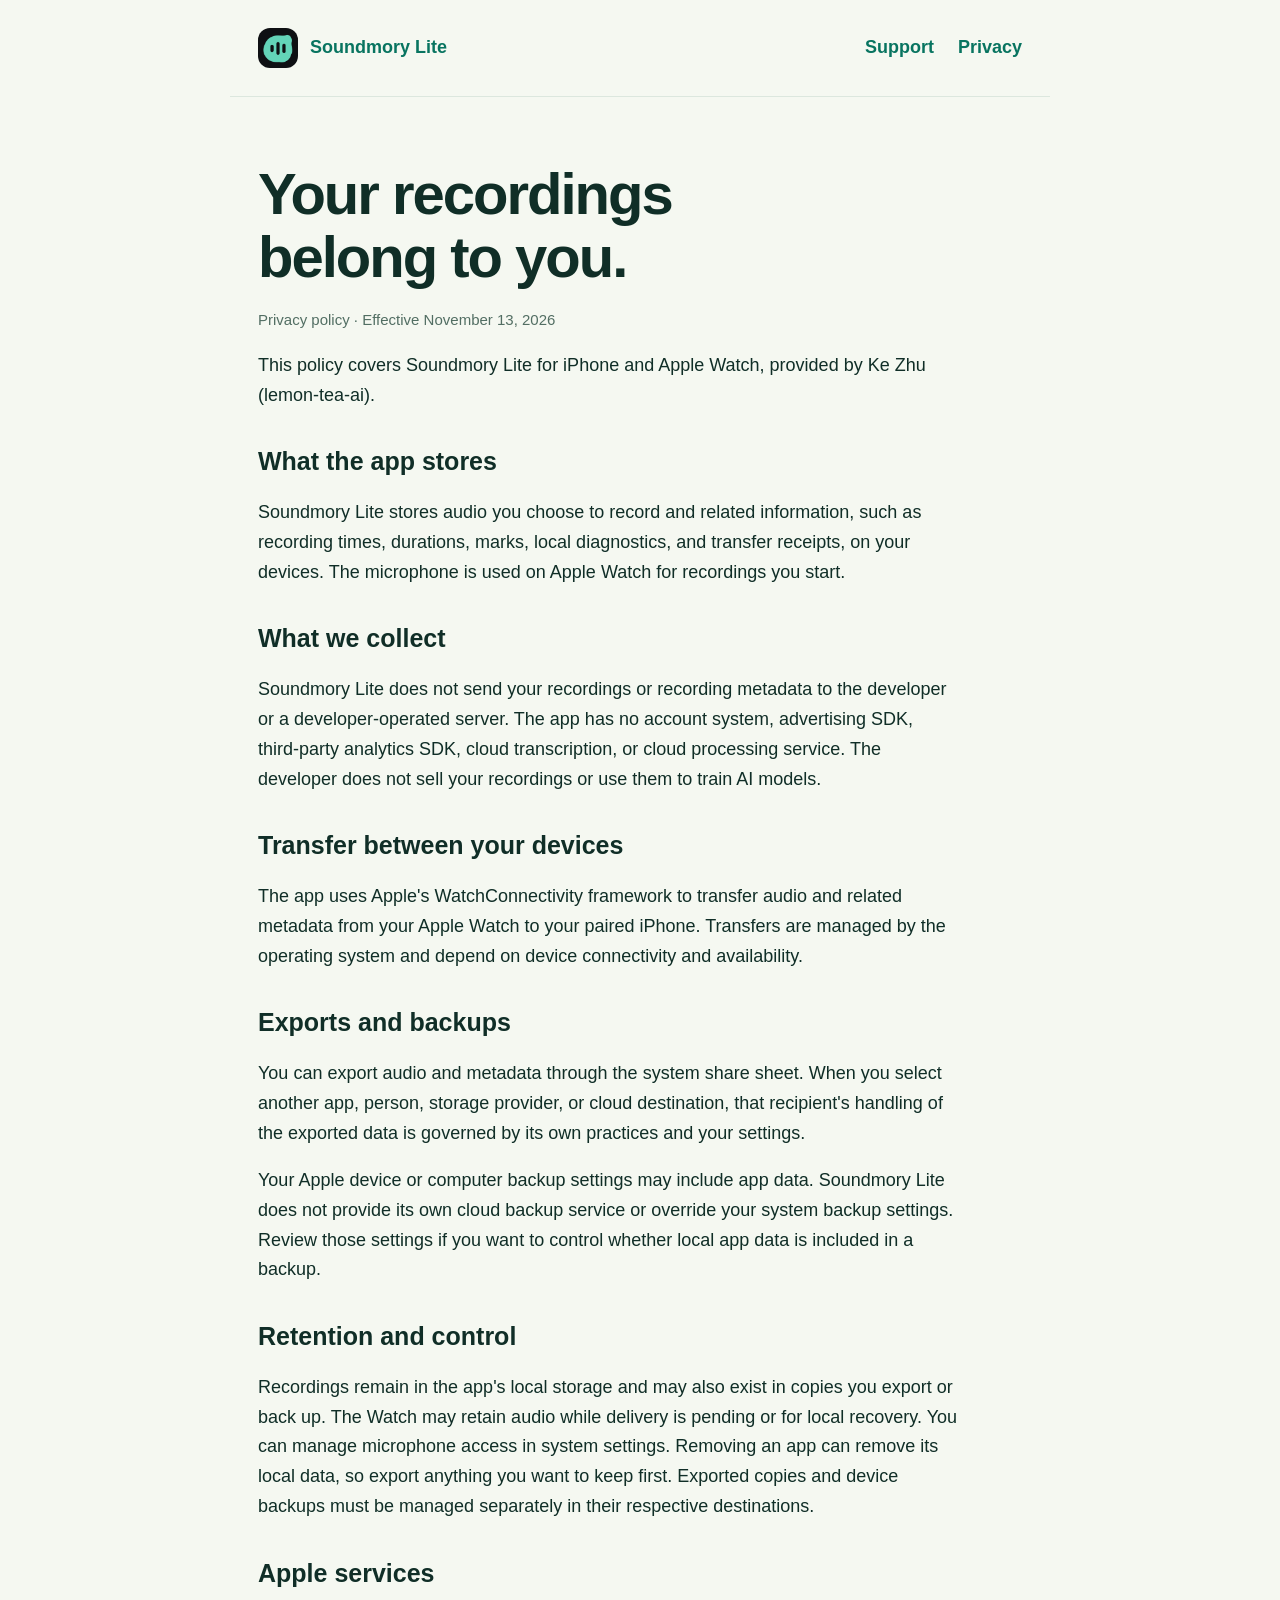
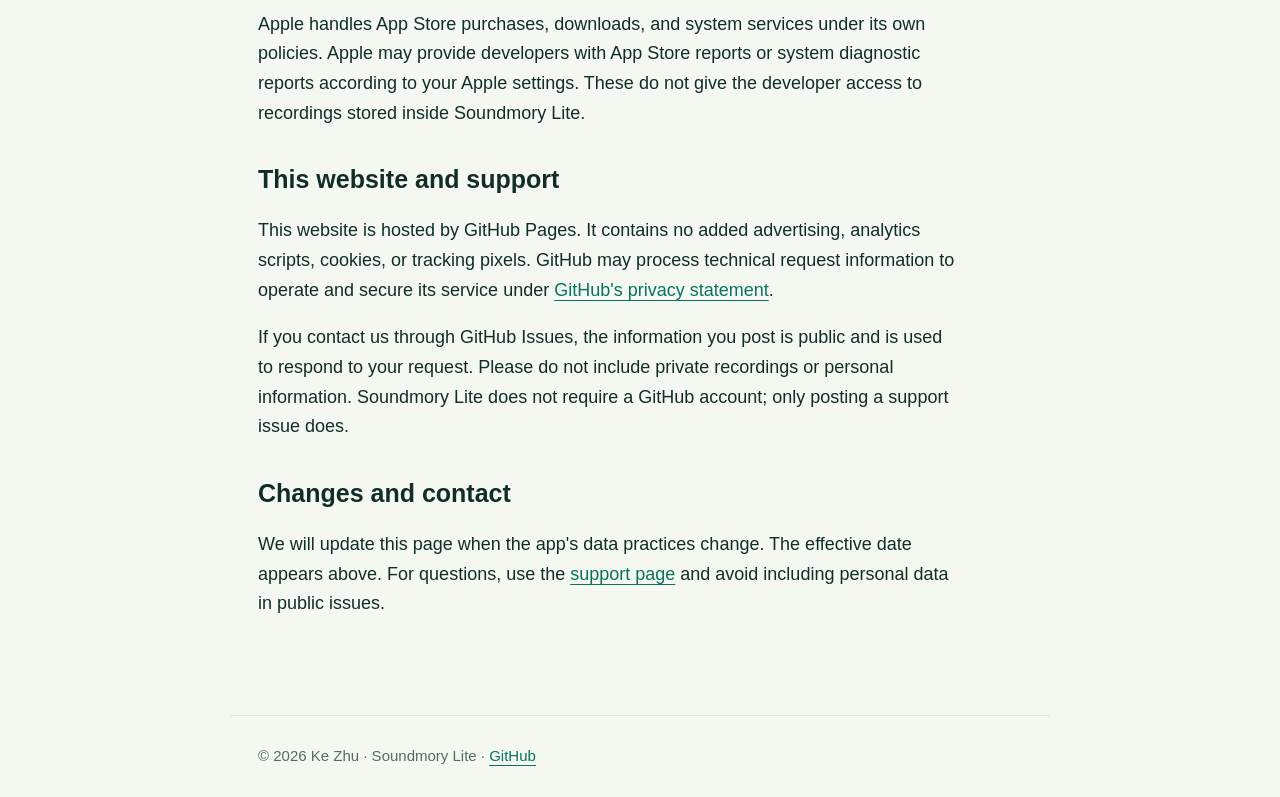
==== privacy.html @ c7d5adfc "Publish Soundmory Lite support and privacy pages" ====
<!doctype html><html lang="en"><head><meta charset="utf-8"><meta name="viewport" content="width=device-width,initial-scale=1"><meta name="description" content="Soundmory Lite: private Apple Watch recording, iPhone playback, and local audio exports."><title>Privacy policy — Soundmory Lite</title><link rel="stylesheet" href="style.css"><link rel="icon" href="icon.png"></head><body><header><a class="brand" href="index.html"><img src="icon.png" alt="">Soundmory Lite</a><nav aria-label="Main"><a href="support.html">Support</a><a href="privacy.html">Privacy</a></nav></header><main><h1>Your recordings<br>belong to you.</h1><p class="muted">Privacy policy · Effective November 13, 2026</p><p>This policy covers Soundmory Lite for iPhone and Apple Watch, provided by Ke Zhu (lemon-tea-ai).</p><h2>What the app stores</h2><p>Soundmory Lite stores audio you choose to record and related information, such as recording times, durations, marks, local diagnostics, and transfer receipts, on your devices. The microphone is used on Apple Watch for recordings you start.</p><h2>What we collect</h2><p>Soundmory Lite does not send your recordings or recording metadata to the developer or a developer-operated server. The app has no account system, advertising SDK, third-party analytics SDK, cloud transcription, or cloud processing service. The developer does not sell your recordings or use them to train AI models.</p><h2>Transfer between your devices</h2><p>The app uses Apple's WatchConnectivity framework to transfer audio and related metadata from your Apple Watch to your paired iPhone. Transfers are managed by the operating system and depend on device connectivity and availability.</p><h2>Exports and backups</h2><p>You can export audio and metadata through the system share sheet. When you select another app, person, storage provider, or cloud destination, that recipient's handling of the exported data is governed by its own practices and your settings.</p><p>Your Apple device or computer backup settings may include app data. Soundmory Lite does not provide its own cloud backup service or override your system backup settings. Review those settings if you want to control whether local app data is included in a backup.</p><h2>Retention and control</h2><p>Recordings remain in the app's local storage and may also exist in copies you export or back up. The Watch may retain audio while delivery is pending or for local recovery. You can manage microphone access in system settings. Removing an app can remove its local data, so export anything you want to keep first. Exported copies and device backups must be managed separately in their respective destinations.</p><h2>Apple services</h2><p>Apple handles App Store purchases, downloads, and system services under its own policies. Apple may provide developers with App Store reports or system diagnostic reports according to your Apple settings. These do not give the developer access to recordings stored inside Soundmory Lite.</p><h2>This website and support</h2><p>This website is hosted by GitHub Pages. It contains no added advertising, analytics scripts, cookies, or tracking pixels. GitHub may process technical request information to operate and secure its service under <a href="https://docs.github.com/en/site-policy/privacy-policies/github-general-privacy-statement">GitHub's privacy statement</a>.</p><p>If you contact us through GitHub Issues, the information you post is public and is used to respond to your request. Please do not include private recordings or personal information. Soundmory Lite does not require a GitHub account; only posting a support issue does.</p><h2>Changes and contact</h2><p>We will update this page when the app's data practices change. The effective date appears above. For questions, use the <a href="support.html">support page</a> and avoid including personal data in public issues.</p></main><footer>© 2026 Ke Zhu · Soundmory Lite · <a href="https://github.com/lemon-tea-ai/soundmory-lite-support">GitHub</a></footer></body></html>
---- style.css ----
*{box-sizing:border-box}body{margin:0;background:#f5f8f1;color:#102e27;font:18px/1.65 -apple-system,BlinkMacSystemFont,"Segoe UI",sans-serif}header,main,footer{max-width:820px;margin:auto;padding:28px}header{display:flex;justify-content:space-between;align-items:center;border-bottom:1px solid #dce7de}nav{display:flex;gap:24px}a{color:#087460;text-underline-offset:4px}header a{text-decoration:none;font-weight:600}.brand{display:flex;align-items:center;gap:12px}.brand img{width:40px;height:40px;border-radius:12px}h1{font-size:clamp(36px,7vw,58px);line-height:1.08;letter-spacing:-2px;margin:38px 0 20px}h2{font-size:25px;line-height:1.25;margin-top:36px}p,li{max-width:70ch}.lead{font-size:22px;color:#3e6559}.button{display:inline-block;background:#103e32;color:#fff;padding:12px 22px;border-radius:30px;text-decoration:none;font-weight:600}.muted,footer{font-size:15px;color:#526e63}footer{border-top:1px solid #dce7de;margin-top:50px}.note{background:#e5efe5;padding:18px 22px;border-radius:16px}details{padding:16px 0;border-bottom:1px solid #dce7de}summary{font-weight:600;cursor:pointer}a:focus-visible,summary:focus-visible{outline:3px solid #087460;outline-offset:5px}@media(max-width:500px){header{display:block}nav{margin-top:14px}header,main,footer{padding:22px}}
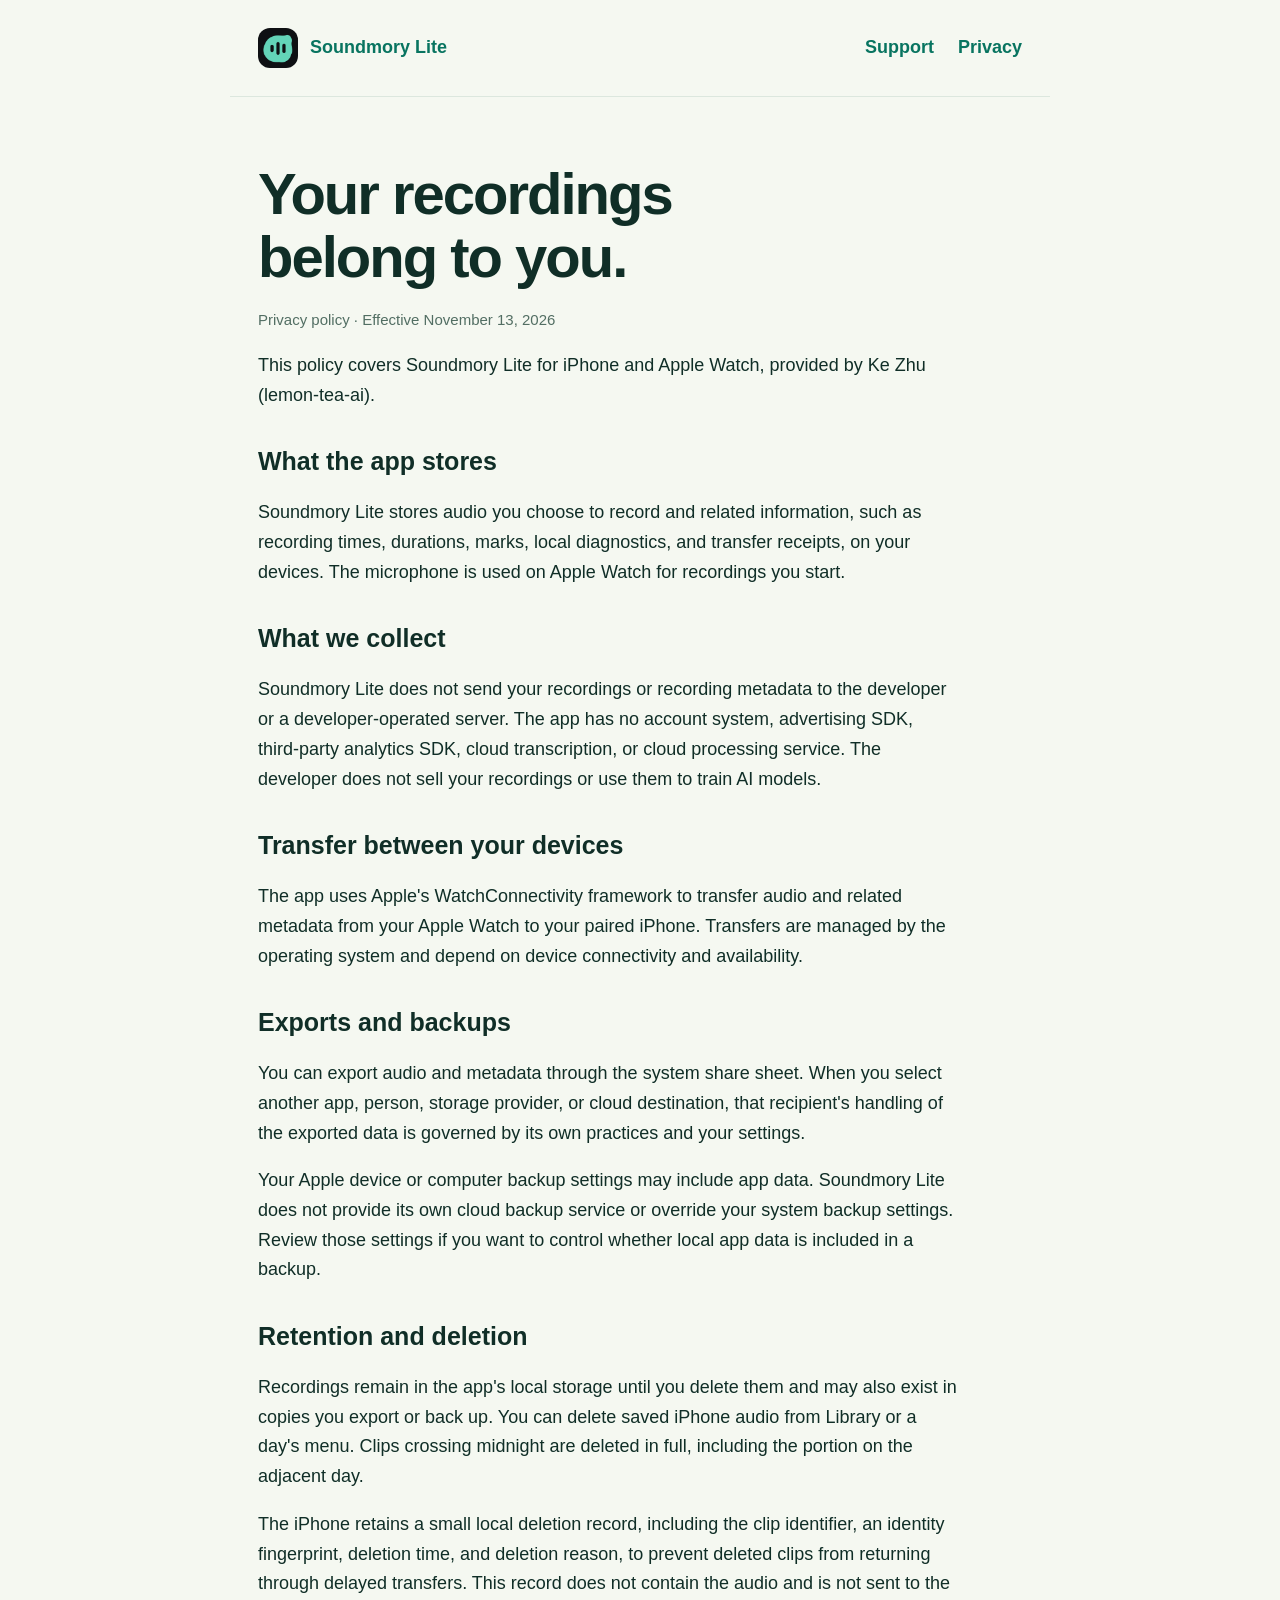
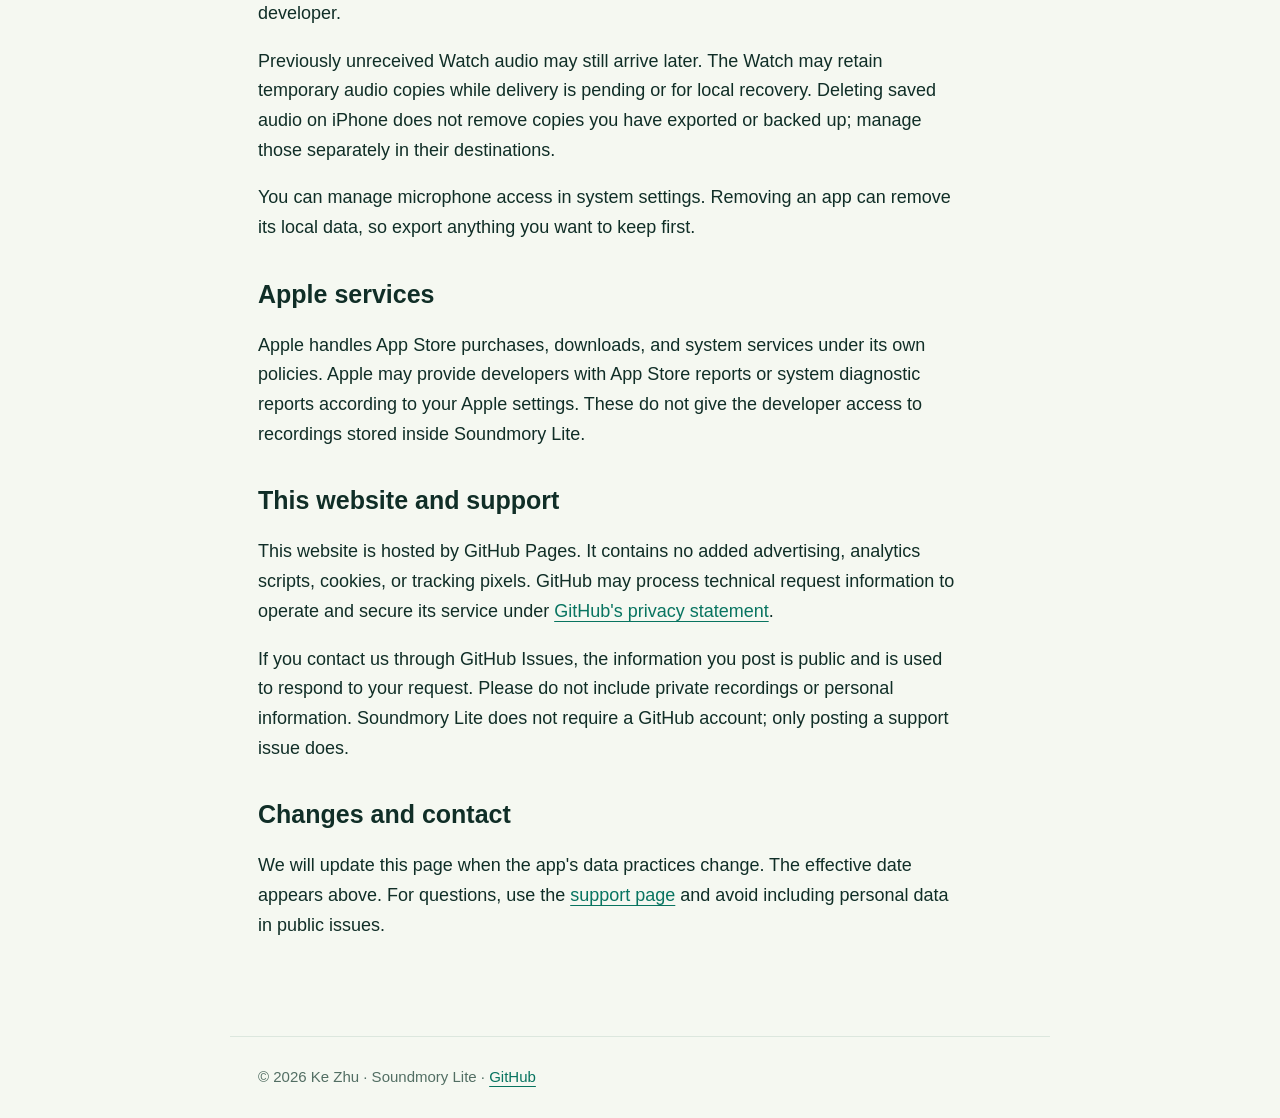
==== commit 8b3089fb: "Explain saved audio deletion and local deletion records" ====
--- a/privacy.html
+++ b/privacy.html
@@ -1 +1 @@
-<!doctype html><html lang="en"><head><meta charset="utf-8"><meta name="viewport" content="width=device-width,initial-scale=1"><meta name="description" content="Soundmory Lite: private Apple Watch recording, iPhone playback, and local audio exports."><title>Privacy policy — Soundmory Lite</title><link rel="stylesheet" href="style.css"><link rel="icon" href="icon.png"></head><body><header><a class="brand" href="index.html"><img src="icon.png" alt="">Soundmory Lite</a><nav aria-label="Main"><a href="support.html">Support</a><a href="privacy.html">Privacy</a></nav></header><main><h1>Your recordings<br>belong to you.</h1><p class="muted">Privacy policy · Effective November 13, 2026</p><p>This policy covers Soundmory Lite for iPhone and Apple Watch, provided by Ke Zhu (lemon-tea-ai).</p><h2>What the app stores</h2><p>Soundmory Lite stores audio you choose to record and related information, such as recording times, durations, marks, local diagnostics, and transfer receipts, on your devices. The microphone is used on Apple Watch for recordings you start.</p><h2>What we collect</h2><p>Soundmory Lite does not send your recordings or recording metadata to the developer or a developer-operated server. The app has no account system, advertising SDK, third-party analytics SDK, cloud transcription, or cloud processing service. The developer does not sell your recordings or use them to train AI models.</p><h2>Transfer between your devices</h2><p>The app uses Apple's WatchConnectivity framework to transfer audio and related metadata from your Apple Watch to your paired iPhone. Transfers are managed by the operating system and depend on device connectivity and availability.</p><h2>Exports and backups</h2><p>You can export audio and metadata through the system share sheet. When you select another app, person, storage provider, or cloud destination, that recipient's handling of the exported data is governed by its own practices and your settings.</p><p>Your Apple device or computer backup settings may include app data. Soundmory Lite does not provide its own cloud backup service or override your system backup settings. Review those settings if you want to control whether local app data is included in a backup.</p><h2>Retention and control</h2><p>Recordings remain in the app's local storage and may also exist in copies you export or back up. The Watch may retain audio while delivery is pending or for local recovery. You can manage microphone access in system settings. Removing an app can remove its local data, so export anything you want to keep first. Exported copies and device backups must be managed separately in their respective destinations.</p><h2>Apple services</h2><p>Apple handles App Store purchases, downloads, and system services under its own policies. Apple may provide developers with App Store reports or system diagnostic reports according to your Apple settings. These do not give the developer access to recordings stored inside Soundmory Lite.</p><h2>This website and support</h2><p>This website is hosted by GitHub Pages. It contains no added advertising, analytics scripts, cookies, or tracking pixels. GitHub may process technical request information to operate and secure its service under <a href="https://docs.github.com/en/site-policy/privacy-policies/github-general-privacy-statement">GitHub's privacy statement</a>.</p><p>If you contact us through GitHub Issues, the information you post is public and is used to respond to your request. Please do not include private recordings or personal information. Soundmory Lite does not require a GitHub account; only posting a support issue does.</p><h2>Changes and contact</h2><p>We will update this page when the app's data practices change. The effective date appears above. For questions, use the <a href="support.html">support page</a> and avoid including personal data in public issues.</p></main><footer>© 2026 Ke Zhu · Soundmory Lite · <a href="https://github.com/lemon-tea-ai/soundmory-lite-support">GitHub</a></footer></body></html>+<!doctype html><html lang="en"><head><meta charset="utf-8"><meta name="viewport" content="width=device-width,initial-scale=1"><meta name="description" content="Soundmory Lite: private Apple Watch recording, iPhone playback, and local audio exports."><title>Privacy policy — Soundmory Lite</title><link rel="stylesheet" href="style.css"><link rel="icon" href="icon.png"></head><body><header><a class="brand" href="index.html"><img src="icon.png" alt="">Soundmory Lite</a><nav aria-label="Main"><a href="support.html">Support</a><a href="privacy.html">Privacy</a></nav></header><main><h1>Your recordings<br>belong to you.</h1><p class="muted">Privacy policy · Effective November 13, 2026</p><p>This policy covers Soundmory Lite for iPhone and Apple Watch, provided by Ke Zhu (lemon-tea-ai).</p><h2>What the app stores</h2><p>Soundmory Lite stores audio you choose to record and related information, such as recording times, durations, marks, local diagnostics, and transfer receipts, on your devices. The microphone is used on Apple Watch for recordings you start.</p><h2>What we collect</h2><p>Soundmory Lite does not send your recordings or recording metadata to the developer or a developer-operated server. The app has no account system, advertising SDK, third-party analytics SDK, cloud transcription, or cloud processing service. The developer does not sell your recordings or use them to train AI models.</p><h2>Transfer between your devices</h2><p>The app uses Apple's WatchConnectivity framework to transfer audio and related metadata from your Apple Watch to your paired iPhone. Transfers are managed by the operating system and depend on device connectivity and availability.</p><h2>Exports and backups</h2><p>You can export audio and metadata through the system share sheet. When you select another app, person, storage provider, or cloud destination, that recipient's handling of the exported data is governed by its own practices and your settings.</p><p>Your Apple device or computer backup settings may include app data. Soundmory Lite does not provide its own cloud backup service or override your system backup settings. Review those settings if you want to control whether local app data is included in a backup.</p><h2>Retention and deletion</h2><p>Recordings remain in the app's local storage until you delete them and may also exist in copies you export or back up. You can delete saved iPhone audio from Library or a day's menu. Clips crossing midnight are deleted in full, including the portion on the adjacent day.</p><p>The iPhone retains a small local deletion record, including the clip identifier, an identity fingerprint, deletion time, and deletion reason, to prevent deleted clips from returning through delayed transfers. This record does not contain the audio and is not sent to the developer.</p><p>Previously unreceived Watch audio may still arrive later. The Watch may retain temporary audio copies while delivery is pending or for local recovery. Deleting saved audio on iPhone does not remove copies you have exported or backed up; manage those separately in their destinations.</p><p>You can manage microphone access in system settings. Removing an app can remove its local data, so export anything you want to keep first.</p><h2>Apple services</h2><p>Apple handles App Store purchases, downloads, and system services under its own policies. Apple may provide developers with App Store reports or system diagnostic reports according to your Apple settings. These do not give the developer access to recordings stored inside Soundmory Lite.</p><h2>This website and support</h2><p>This website is hosted by GitHub Pages. It contains no added advertising, analytics scripts, cookies, or tracking pixels. GitHub may process technical request information to operate and secure its service under <a href="https://docs.github.com/en/site-policy/privacy-policies/github-general-privacy-statement">GitHub's privacy statement</a>.</p><p>If you contact us through GitHub Issues, the information you post is public and is used to respond to your request. Please do not include private recordings or personal information. Soundmory Lite does not require a GitHub account; only posting a support issue does.</p><h2>Changes and contact</h2><p>We will update this page when the app's data practices change. The effective date appears above. For questions, use the <a href="support.html">support page</a> and avoid including personal data in public issues.</p></main><footer>© 2026 Ke Zhu · Soundmory Lite · <a href="https://github.com/lemon-tea-ai/soundmory-lite-support">GitHub</a></footer></body></html>
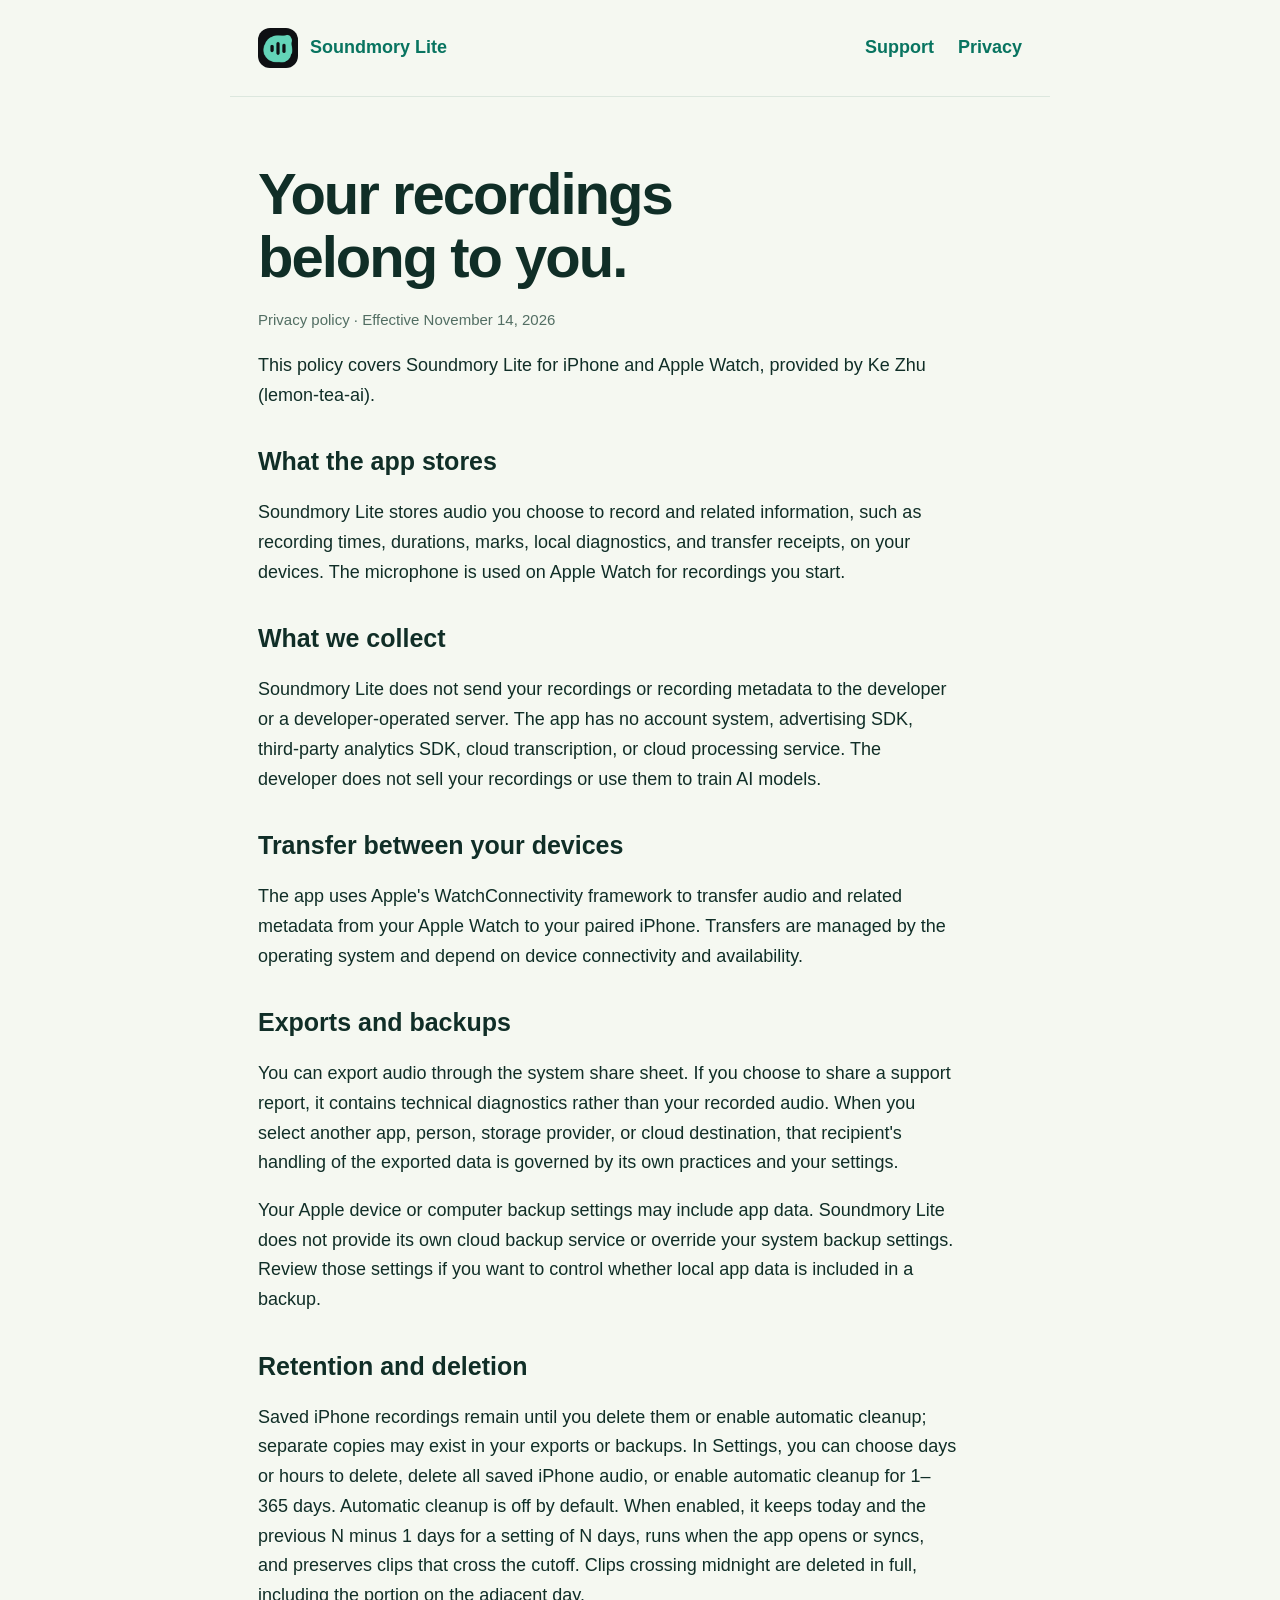
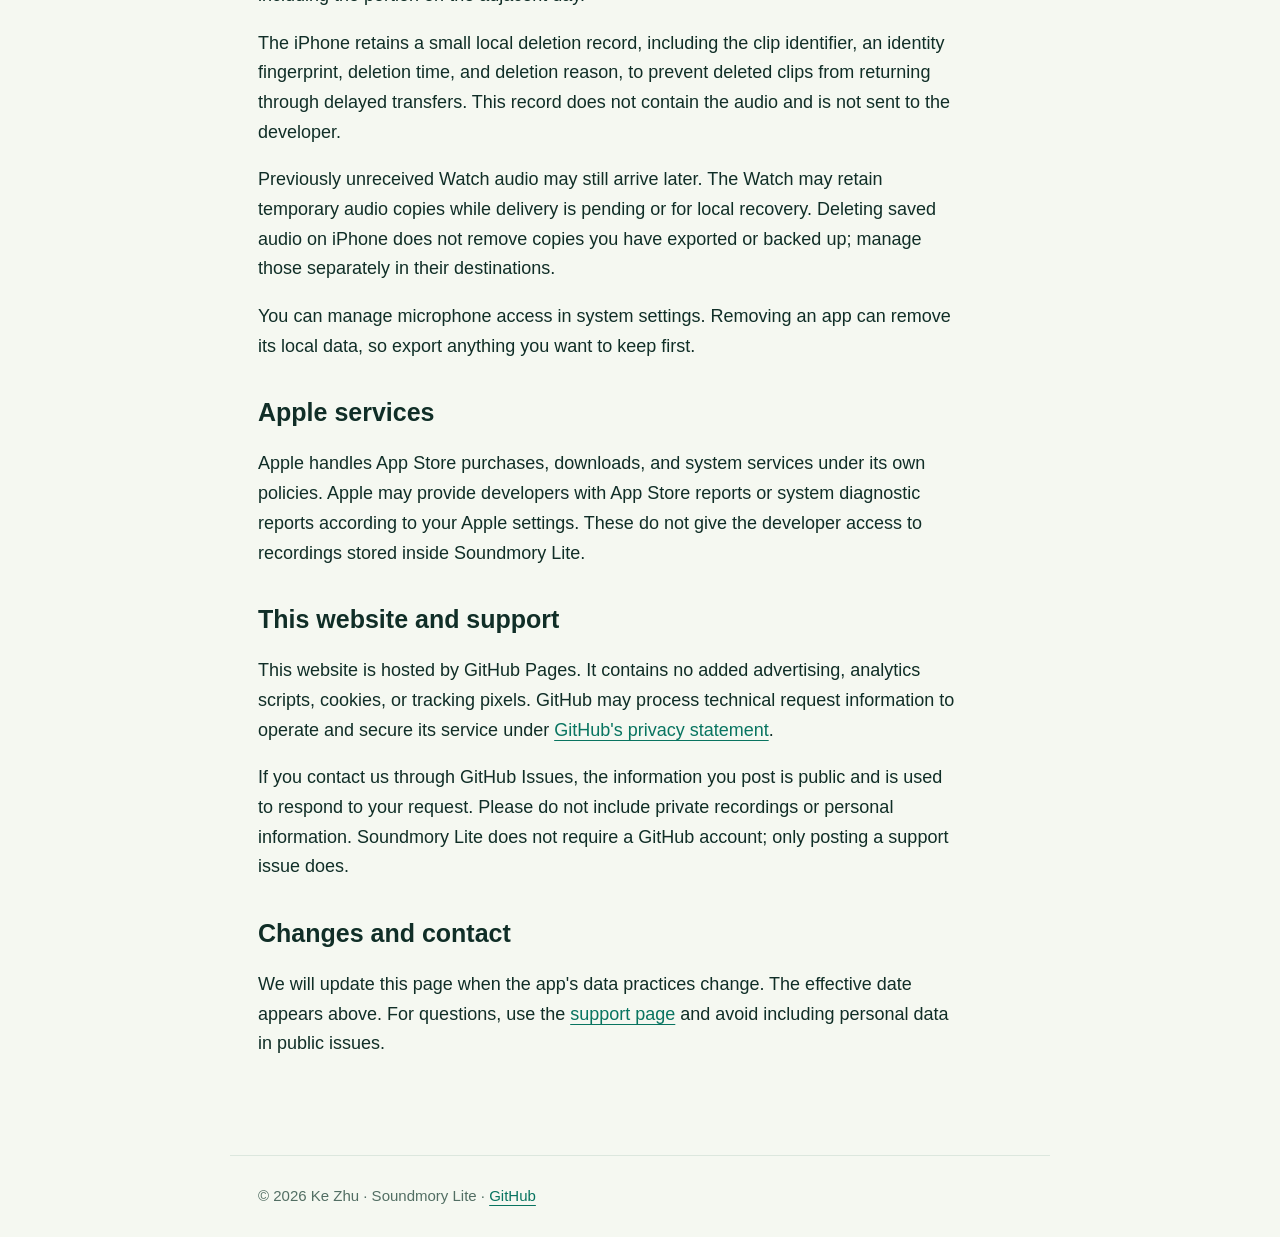
==== commit 1c1d4018: "Update Lite export instructions and retention disclosures" ====
--- a/privacy.html
+++ b/privacy.html
@@ -1 +1 @@
-<!doctype html><html lang="en"><head><meta charset="utf-8"><meta name="viewport" content="width=device-width,initial-scale=1"><meta name="description" content="Soundmory Lite: private Apple Watch recording, iPhone playback, and local audio exports."><title>Privacy policy — Soundmory Lite</title><link rel="stylesheet" href="style.css"><link rel="icon" href="icon.png"></head><body><header><a class="brand" href="index.html"><img src="icon.png" alt="">Soundmory Lite</a><nav aria-label="Main"><a href="support.html">Support</a><a href="privacy.html">Privacy</a></nav></header><main><h1>Your recordings<br>belong to you.</h1><p class="muted">Privacy policy · Effective November 13, 2026</p><p>This policy covers Soundmory Lite for iPhone and Apple Watch, provided by Ke Zhu (lemon-tea-ai).</p><h2>What the app stores</h2><p>Soundmory Lite stores audio you choose to record and related information, such as recording times, durations, marks, local diagnostics, and transfer receipts, on your devices. The microphone is used on Apple Watch for recordings you start.</p><h2>What we collect</h2><p>Soundmory Lite does not send your recordings or recording metadata to the developer or a developer-operated server. The app has no account system, advertising SDK, third-party analytics SDK, cloud transcription, or cloud processing service. The developer does not sell your recordings or use them to train AI models.</p><h2>Transfer between your devices</h2><p>The app uses Apple's WatchConnectivity framework to transfer audio and related metadata from your Apple Watch to your paired iPhone. Transfers are managed by the operating system and depend on device connectivity and availability.</p><h2>Exports and backups</h2><p>You can export audio and metadata through the system share sheet. When you select another app, person, storage provider, or cloud destination, that recipient's handling of the exported data is governed by its own practices and your settings.</p><p>Your Apple device or computer backup settings may include app data. Soundmory Lite does not provide its own cloud backup service or override your system backup settings. Review those settings if you want to control whether local app data is included in a backup.</p><h2>Retention and deletion</h2><p>Recordings remain in the app's local storage until you delete them and may also exist in copies you export or back up. You can delete saved iPhone audio from Library or a day's menu. Clips crossing midnight are deleted in full, including the portion on the adjacent day.</p><p>The iPhone retains a small local deletion record, including the clip identifier, an identity fingerprint, deletion time, and deletion reason, to prevent deleted clips from returning through delayed transfers. This record does not contain the audio and is not sent to the developer.</p><p>Previously unreceived Watch audio may still arrive later. The Watch may retain temporary audio copies while delivery is pending or for local recovery. Deleting saved audio on iPhone does not remove copies you have exported or backed up; manage those separately in their destinations.</p><p>You can manage microphone access in system settings. Removing an app can remove its local data, so export anything you want to keep first.</p><h2>Apple services</h2><p>Apple handles App Store purchases, downloads, and system services under its own policies. Apple may provide developers with App Store reports or system diagnostic reports according to your Apple settings. These do not give the developer access to recordings stored inside Soundmory Lite.</p><h2>This website and support</h2><p>This website is hosted by GitHub Pages. It contains no added advertising, analytics scripts, cookies, or tracking pixels. GitHub may process technical request information to operate and secure its service under <a href="https://docs.github.com/en/site-policy/privacy-policies/github-general-privacy-statement">GitHub's privacy statement</a>.</p><p>If you contact us through GitHub Issues, the information you post is public and is used to respond to your request. Please do not include private recordings or personal information. Soundmory Lite does not require a GitHub account; only posting a support issue does.</p><h2>Changes and contact</h2><p>We will update this page when the app's data practices change. The effective date appears above. For questions, use the <a href="support.html">support page</a> and avoid including personal data in public issues.</p></main><footer>© 2026 Ke Zhu · Soundmory Lite · <a href="https://github.com/lemon-tea-ai/soundmory-lite-support">GitHub</a></footer></body></html>+<!doctype html><html lang="en"><head><meta charset="utf-8"><meta name="viewport" content="width=device-width,initial-scale=1"><meta name="description" content="Soundmory Lite: private Apple Watch recording, iPhone playback, and local audio exports."><title>Privacy policy — Soundmory Lite</title><link rel="stylesheet" href="style.css"><link rel="icon" href="icon.png"></head><body><header><a class="brand" href="index.html"><img src="icon.png" alt="">Soundmory Lite</a><nav aria-label="Main"><a href="support.html">Support</a><a href="privacy.html">Privacy</a></nav></header><main><h1>Your recordings<br>belong to you.</h1><p class="muted">Privacy policy · Effective November 14, 2026</p><p>This policy covers Soundmory Lite for iPhone and Apple Watch, provided by Ke Zhu (lemon-tea-ai).</p><h2>What the app stores</h2><p>Soundmory Lite stores audio you choose to record and related information, such as recording times, durations, marks, local diagnostics, and transfer receipts, on your devices. The microphone is used on Apple Watch for recordings you start.</p><h2>What we collect</h2><p>Soundmory Lite does not send your recordings or recording metadata to the developer or a developer-operated server. The app has no account system, advertising SDK, third-party analytics SDK, cloud transcription, or cloud processing service. The developer does not sell your recordings or use them to train AI models.</p><h2>Transfer between your devices</h2><p>The app uses Apple's WatchConnectivity framework to transfer audio and related metadata from your Apple Watch to your paired iPhone. Transfers are managed by the operating system and depend on device connectivity and availability.</p><h2>Exports and backups</h2><p>You can export audio through the system share sheet. If you choose to share a support report, it contains technical diagnostics rather than your recorded audio. When you select another app, person, storage provider, or cloud destination, that recipient's handling of the exported data is governed by its own practices and your settings.</p><p>Your Apple device or computer backup settings may include app data. Soundmory Lite does not provide its own cloud backup service or override your system backup settings. Review those settings if you want to control whether local app data is included in a backup.</p><h2>Retention and deletion</h2><p>Saved iPhone recordings remain until you delete them or enable automatic cleanup; separate copies may exist in your exports or backups. In Settings, you can choose days or hours to delete, delete all saved iPhone audio, or enable automatic cleanup for 1–365 days. Automatic cleanup is off by default. When enabled, it keeps today and the previous N minus 1 days for a setting of N days, runs when the app opens or syncs, and preserves clips that cross the cutoff. Clips crossing midnight are deleted in full, including the portion on the adjacent day.</p><p>The iPhone retains a small local deletion record, including the clip identifier, an identity fingerprint, deletion time, and deletion reason, to prevent deleted clips from returning through delayed transfers. This record does not contain the audio and is not sent to the developer.</p><p>Previously unreceived Watch audio may still arrive later. The Watch may retain temporary audio copies while delivery is pending or for local recovery. Deleting saved audio on iPhone does not remove copies you have exported or backed up; manage those separately in their destinations.</p><p>You can manage microphone access in system settings. Removing an app can remove its local data, so export anything you want to keep first.</p><h2>Apple services</h2><p>Apple handles App Store purchases, downloads, and system services under its own policies. Apple may provide developers with App Store reports or system diagnostic reports according to your Apple settings. These do not give the developer access to recordings stored inside Soundmory Lite.</p><h2>This website and support</h2><p>This website is hosted by GitHub Pages. It contains no added advertising, analytics scripts, cookies, or tracking pixels. GitHub may process technical request information to operate and secure its service under <a href="https://docs.github.com/en/site-policy/privacy-policies/github-general-privacy-statement">GitHub's privacy statement</a>.</p><p>If you contact us through GitHub Issues, the information you post is public and is used to respond to your request. Please do not include private recordings or personal information. Soundmory Lite does not require a GitHub account; only posting a support issue does.</p><h2>Changes and contact</h2><p>We will update this page when the app's data practices change. The effective date appears above. For questions, use the <a href="support.html">support page</a> and avoid including personal data in public issues.</p></main><footer>© 2026 Ke Zhu · Soundmory Lite · <a href="https://github.com/lemon-tea-ai/soundmory-lite-support">GitHub</a></footer></body></html>
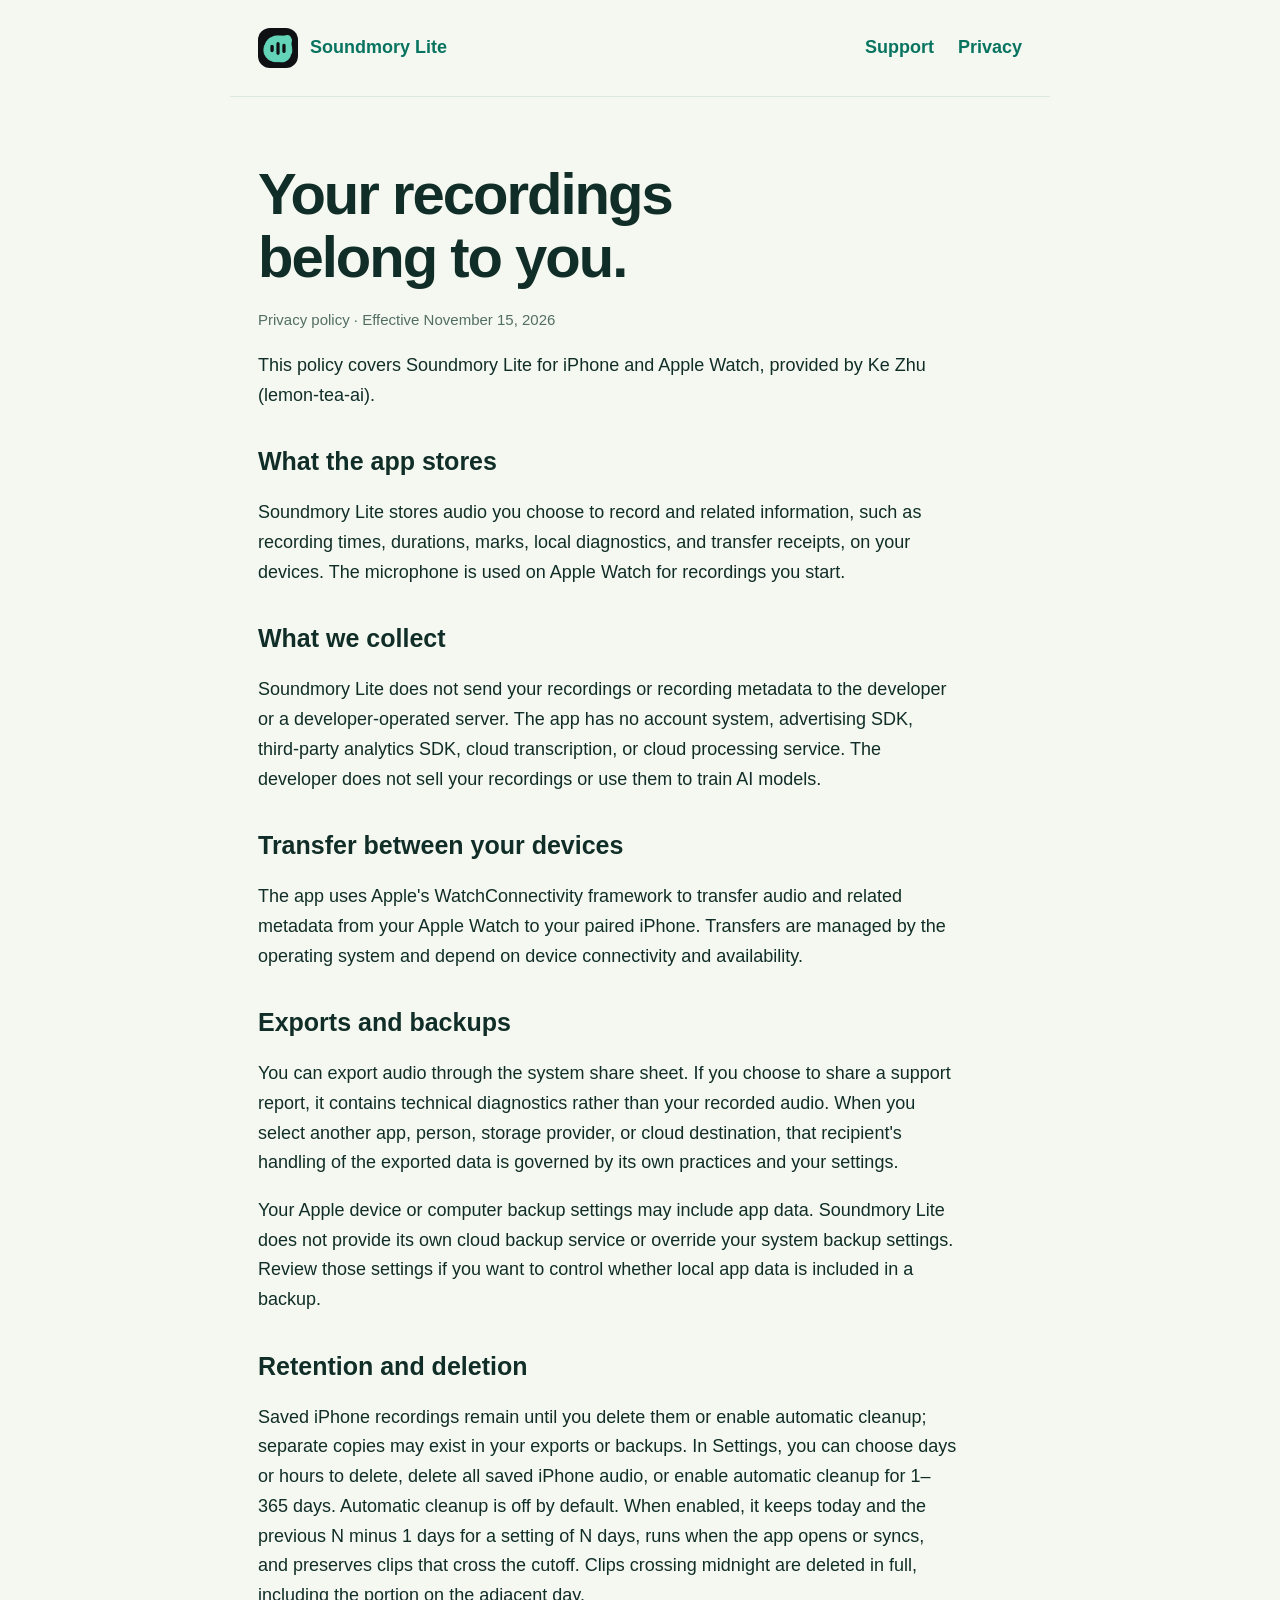
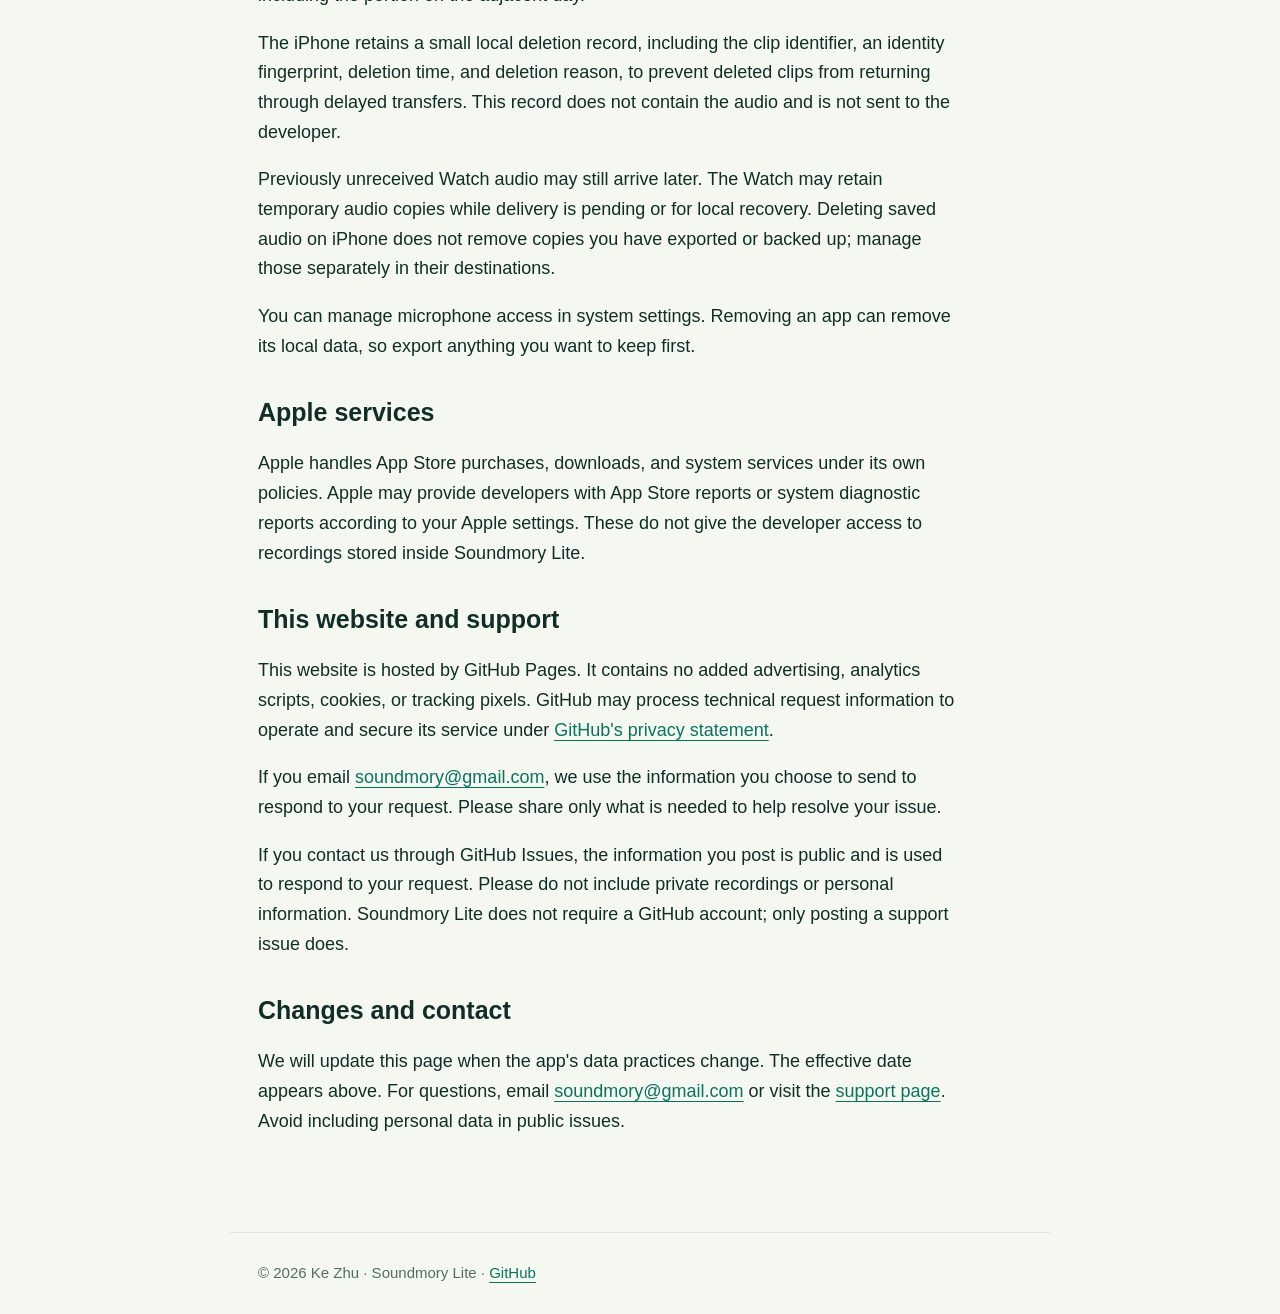
==== commit a449146a: "Add customer support email for Soundmory Lite" ====
--- a/privacy.html
+++ b/privacy.html
@@ -1 +1 @@
-<!doctype html><html lang="en"><head><meta charset="utf-8"><meta name="viewport" content="width=device-width,initial-scale=1"><meta name="description" content="Soundmory Lite: private Apple Watch recording, iPhone playback, and local audio exports."><title>Privacy policy — Soundmory Lite</title><link rel="stylesheet" href="style.css"><link rel="icon" href="icon.png"></head><body><header><a class="brand" href="index.html"><img src="icon.png" alt="">Soundmory Lite</a><nav aria-label="Main"><a href="support.html">Support</a><a href="privacy.html">Privacy</a></nav></header><main><h1>Your recordings<br>belong to you.</h1><p class="muted">Privacy policy · Effective November 14, 2026</p><p>This policy covers Soundmory Lite for iPhone and Apple Watch, provided by Ke Zhu (lemon-tea-ai).</p><h2>What the app stores</h2><p>Soundmory Lite stores audio you choose to record and related information, such as recording times, durations, marks, local diagnostics, and transfer receipts, on your devices. The microphone is used on Apple Watch for recordings you start.</p><h2>What we collect</h2><p>Soundmory Lite does not send your recordings or recording metadata to the developer or a developer-operated server. The app has no account system, advertising SDK, third-party analytics SDK, cloud transcription, or cloud processing service. The developer does not sell your recordings or use them to train AI models.</p><h2>Transfer between your devices</h2><p>The app uses Apple's WatchConnectivity framework to transfer audio and related metadata from your Apple Watch to your paired iPhone. Transfers are managed by the operating system and depend on device connectivity and availability.</p><h2>Exports and backups</h2><p>You can export audio through the system share sheet. If you choose to share a support report, it contains technical diagnostics rather than your recorded audio. When you select another app, person, storage provider, or cloud destination, that recipient's handling of the exported data is governed by its own practices and your settings.</p><p>Your Apple device or computer backup settings may include app data. Soundmory Lite does not provide its own cloud backup service or override your system backup settings. Review those settings if you want to control whether local app data is included in a backup.</p><h2>Retention and deletion</h2><p>Saved iPhone recordings remain until you delete them or enable automatic cleanup; separate copies may exist in your exports or backups. In Settings, you can choose days or hours to delete, delete all saved iPhone audio, or enable automatic cleanup for 1–365 days. Automatic cleanup is off by default. When enabled, it keeps today and the previous N minus 1 days for a setting of N days, runs when the app opens or syncs, and preserves clips that cross the cutoff. Clips crossing midnight are deleted in full, including the portion on the adjacent day.</p><p>The iPhone retains a small local deletion record, including the clip identifier, an identity fingerprint, deletion time, and deletion reason, to prevent deleted clips from returning through delayed transfers. This record does not contain the audio and is not sent to the developer.</p><p>Previously unreceived Watch audio may still arrive later. The Watch may retain temporary audio copies while delivery is pending or for local recovery. Deleting saved audio on iPhone does not remove copies you have exported or backed up; manage those separately in their destinations.</p><p>You can manage microphone access in system settings. Removing an app can remove its local data, so export anything you want to keep first.</p><h2>Apple services</h2><p>Apple handles App Store purchases, downloads, and system services under its own policies. Apple may provide developers with App Store reports or system diagnostic reports according to your Apple settings. These do not give the developer access to recordings stored inside Soundmory Lite.</p><h2>This website and support</h2><p>This website is hosted by GitHub Pages. It contains no added advertising, analytics scripts, cookies, or tracking pixels. GitHub may process technical request information to operate and secure its service under <a href="https://docs.github.com/en/site-policy/privacy-policies/github-general-privacy-statement">GitHub's privacy statement</a>.</p><p>If you contact us through GitHub Issues, the information you post is public and is used to respond to your request. Please do not include private recordings or personal information. Soundmory Lite does not require a GitHub account; only posting a support issue does.</p><h2>Changes and contact</h2><p>We will update this page when the app's data practices change. The effective date appears above. For questions, use the <a href="support.html">support page</a> and avoid including personal data in public issues.</p></main><footer>© 2026 Ke Zhu · Soundmory Lite · <a href="https://github.com/lemon-tea-ai/soundmory-lite-support">GitHub</a></footer></body></html>+<!doctype html><html lang="en"><head><meta charset="utf-8"><meta name="viewport" content="width=device-width,initial-scale=1"><meta name="description" content="Soundmory Lite: private Apple Watch recording, iPhone playback, and local audio exports."><title>Privacy policy — Soundmory Lite</title><link rel="stylesheet" href="style.css"><link rel="icon" href="icon.png"></head><body><header><a class="brand" href="index.html"><img src="icon.png" alt="">Soundmory Lite</a><nav aria-label="Main"><a href="support.html">Support</a><a href="privacy.html">Privacy</a></nav></header><main><h1>Your recordings<br>belong to you.</h1><p class="muted">Privacy policy · Effective November 15, 2026</p><p>This policy covers Soundmory Lite for iPhone and Apple Watch, provided by Ke Zhu (lemon-tea-ai).</p><h2>What the app stores</h2><p>Soundmory Lite stores audio you choose to record and related information, such as recording times, durations, marks, local diagnostics, and transfer receipts, on your devices. The microphone is used on Apple Watch for recordings you start.</p><h2>What we collect</h2><p>Soundmory Lite does not send your recordings or recording metadata to the developer or a developer-operated server. The app has no account system, advertising SDK, third-party analytics SDK, cloud transcription, or cloud processing service. The developer does not sell your recordings or use them to train AI models.</p><h2>Transfer between your devices</h2><p>The app uses Apple's WatchConnectivity framework to transfer audio and related metadata from your Apple Watch to your paired iPhone. Transfers are managed by the operating system and depend on device connectivity and availability.</p><h2>Exports and backups</h2><p>You can export audio through the system share sheet. If you choose to share a support report, it contains technical diagnostics rather than your recorded audio. When you select another app, person, storage provider, or cloud destination, that recipient's handling of the exported data is governed by its own practices and your settings.</p><p>Your Apple device or computer backup settings may include app data. Soundmory Lite does not provide its own cloud backup service or override your system backup settings. Review those settings if you want to control whether local app data is included in a backup.</p><h2>Retention and deletion</h2><p>Saved iPhone recordings remain until you delete them or enable automatic cleanup; separate copies may exist in your exports or backups. In Settings, you can choose days or hours to delete, delete all saved iPhone audio, or enable automatic cleanup for 1–365 days. Automatic cleanup is off by default. When enabled, it keeps today and the previous N minus 1 days for a setting of N days, runs when the app opens or syncs, and preserves clips that cross the cutoff. Clips crossing midnight are deleted in full, including the portion on the adjacent day.</p><p>The iPhone retains a small local deletion record, including the clip identifier, an identity fingerprint, deletion time, and deletion reason, to prevent deleted clips from returning through delayed transfers. This record does not contain the audio and is not sent to the developer.</p><p>Previously unreceived Watch audio may still arrive later. The Watch may retain temporary audio copies while delivery is pending or for local recovery. Deleting saved audio on iPhone does not remove copies you have exported or backed up; manage those separately in their destinations.</p><p>You can manage microphone access in system settings. Removing an app can remove its local data, so export anything you want to keep first.</p><h2>Apple services</h2><p>Apple handles App Store purchases, downloads, and system services under its own policies. Apple may provide developers with App Store reports or system diagnostic reports according to your Apple settings. These do not give the developer access to recordings stored inside Soundmory Lite.</p><h2>This website and support</h2><p>This website is hosted by GitHub Pages. It contains no added advertising, analytics scripts, cookies, or tracking pixels. GitHub may process technical request information to operate and secure its service under <a href="https://docs.github.com/en/site-policy/privacy-policies/github-general-privacy-statement">GitHub's privacy statement</a>.</p><p>If you email <a href="mailto:soundmory@gmail.com">soundmory@gmail.com</a>, we use the information you choose to send to respond to your request. Please share only what is needed to help resolve your issue.</p><p>If you contact us through GitHub Issues, the information you post is public and is used to respond to your request. Please do not include private recordings or personal information. Soundmory Lite does not require a GitHub account; only posting a support issue does.</p><h2>Changes and contact</h2><p>We will update this page when the app's data practices change. The effective date appears above. For questions, email <a href="mailto:soundmory@gmail.com">soundmory@gmail.com</a> or visit the <a href="support.html">support page</a>. Avoid including personal data in public issues.</p></main><footer>© 2026 Ke Zhu · Soundmory Lite · <a href="https://github.com/lemon-tea-ai/soundmory-lite-support">GitHub</a></footer></body></html>
